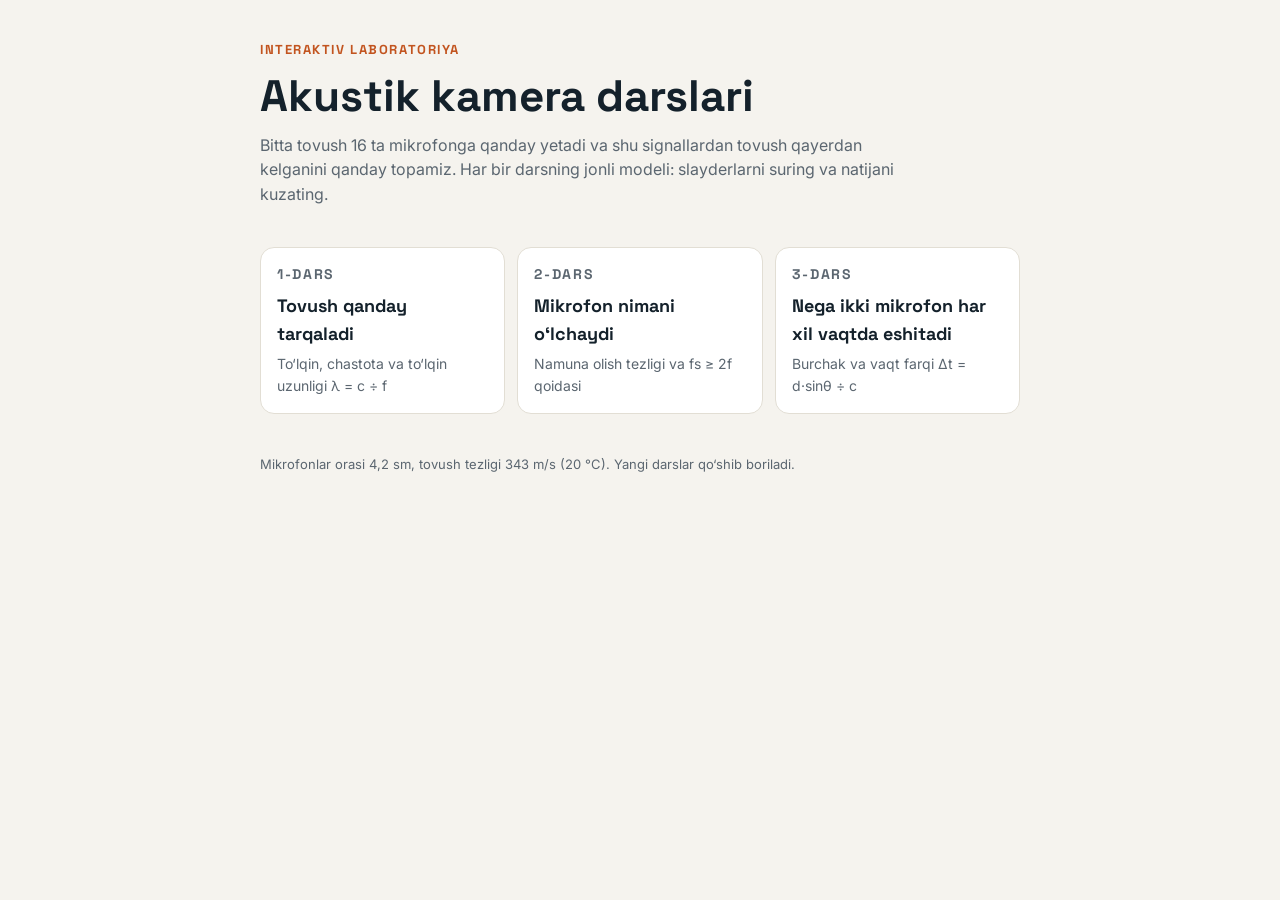
==== index.html @ 54bfb41d "Akustik kamera darslari: bosh sahifa va 1–3-darslarning jonli modellari Co-Authored-By: Claude Opus " ====
<!doctype html>
<html lang="uz">
<head>
<meta charset="utf-8">
<meta name="viewport" content="width=device-width,initial-scale=1,viewport-fit=cover">
<title>Akustik kamera darslari</title>
<meta name="description" content="Akustik kamera qanday ishlashini jonli modellar orqali o‘rganish">
<link rel="preconnect" href="https://fonts.googleapis.com"><link rel="preconnect" href="https://fonts.gstatic.com" crossorigin>
<link rel="stylesheet" href="https://fonts.googleapis.com/css2?family=Space+Grotesk:wght@500;700&family=Inter:wght@400;600&display=swap">
<link rel="stylesheet" href="/assets/style.css">
</head>
<body>
<div class="wrap">
<header><div class="eyebrow">Interaktiv laboratoriya</div><h1>Akustik kamera darslari</h1><p class="lead">Bitta tovush 16 ta mikrofonga qanday yetadi va shu signallardan tovush qayerdan kelganini qanday topamiz. Har bir darsning jonli modeli: slayderlarni suring va natijani kuzating.</p></header>
<div class="cards"><a class="card" href="/dars-1/"><span class="eyebrow">1-dars</span><b>Tovush qanday tarqaladi</b><span>To‘lqin, chastota va to‘lqin uzunligi λ = c ÷ f</span></a><a class="card" href="/dars-2/"><span class="eyebrow">2-dars</span><b>Mikrofon nimani o‘lchaydi</b><span>Namuna olish tezligi va fs ≥ 2f qoidasi</span></a><a class="card" href="/dars-3/"><span class="eyebrow">3-dars</span><b>Nega ikki mikrofon har xil vaqtda eshitadi</b><span>Burchak va vaqt farqi Δt = d·sinθ ÷ c</span></a></div>
<footer>Mikrofonlar orasi 4,2 sm, tovush tezligi 343 m/s (20 °C). Yangi darslar qo‘shib boriladi.</footer>
</div>
</body>
</html>
---- assets/style.css ----
/* Layout: bitta ustun, har bir dars alohida "laboratoriya stoli" bo'limi, yuqorida darslar navigatsiyasi */
:root{
  --bg:#F5F3EE; --panel:#FFFFFF; --ink:#14212B; --muted:#5B6670; --line:#E2DED4;
  --wave:#D85A30; --mic:#1D9E75; --accent:#C2541F; --soft:#EFEBE2;
  --display:'Space Grotesk', 'Segoe UI', Arial, sans-serif; --body:'Inter', 'Segoe UI', Arial, sans-serif;
}
@media (prefers-color-scheme: dark){:root:not([data-theme="light"]){--bg:#11191F;--panel:#18232B;--ink:#EEF1F2;--muted:#A3B0B8;--line:#2A3842;--accent:#F0915F;--soft:#1F2C35;color-scheme:dark}}
:root[data-theme="dark"]{--bg:#11191F;--panel:#18232B;--ink:#EEF1F2;--muted:#A3B0B8;--line:#2A3842;--accent:#F0915F;--soft:#1F2C35;color-scheme:dark}
*{box-sizing:border-box}
body{background:var(--bg);color:var(--ink);font-family:var(--body);font-size:16px;line-height:1.55;padding-left:max(16px,env(safe-area-inset-left,0px));padding-right:max(16px,env(safe-area-inset-right,0px));padding-block:32px 64px}
.wrap{max-width:760px;margin:0 auto;display:flex;flex-direction:column;gap:40px}
header{display:flex;flex-direction:column;gap:12px}
.eyebrow{font-family:var(--display);font-size:13px;letter-spacing:.12em;text-transform:uppercase;color:var(--accent);font-weight:700}
h1{font-family:var(--display);font-size:clamp(30px,5vw,44px);line-height:1.1;margin:0;text-wrap:balance}
h2{font-family:var(--display);font-size:clamp(22px,3.4vw,28px);line-height:1.2;margin:0;text-wrap:balance}
p{margin:0;max-width:65ch}
.lead{color:var(--muted)}
nav{display:flex;flex-wrap:wrap;gap:8px}
nav a{font-size:14px;color:var(--ink);text-decoration:none;border:1px solid var(--line);background:var(--panel);padding:6px 12px;border-radius:999px}
nav a:hover,nav a:focus-visible{border-color:var(--accent);outline:none}
section{display:flex;flex-direction:column;gap:14px;scroll-margin-top:16px}
.lab{background:var(--panel);border:1px solid var(--line);border-radius:14px;padding:16px;display:flex;flex-direction:column;gap:12px}
.controls{display:grid;grid-template-columns:auto 1fr auto;gap:8px 12px;align-items:center}
.controls label{font-size:13px;color:var(--muted)}
.controls output{font-family:var(--display);font-weight:700;min-width:64px;text-align:right;font-variant-numeric:tabular-nums}
input[type=range]{width:100%;accent-color:var(--accent)}
button{font:600 14px var(--body);color:var(--ink);background:var(--soft);border:1px solid var(--line);border-radius:8px;padding:8px 14px;cursor:pointer;justify-self:start}
button:focus-visible,input:focus-visible{outline:2px solid var(--accent);outline-offset:2px}
canvas{width:100%;height:auto;display:block}
.stats{display:grid;grid-template-columns:repeat(auto-fit,minmax(140px,1fr));gap:8px}
.stat{background:var(--soft);border-radius:8px;padding:8px 12px}
.stat span{display:block;font-size:12px;color:var(--muted)}
.stat b{font-family:var(--display);font-size:20px;font-variant-numeric:tabular-nums}
.formula{font-family:var(--display);font-size:20px;background:var(--soft);border-radius:8px;padding:10px 14px;align-self:flex-start}
.legend{display:flex;flex-wrap:wrap;gap:14px;font-size:12px;color:var(--muted)}
.sw{display:inline-block;width:14px;height:3px;vertical-align:middle;margin-right:4px}
.note{font-size:13px;color:var(--muted)}
.nums{font-family:ui-monospace,Menlo,Consolas,monospace;font-size:13px;background:var(--soft);border-radius:8px;padding:8px 12px;overflow-wrap:anywhere}
.ok{color:#1D9E75}.warn{color:#BA7517}.bad{color:#D23C3C}

.top{display:flex;justify-content:space-between;align-items:center;gap:12px;flex-wrap:wrap}
.top a{color:var(--muted);text-decoration:none;font-size:14px}
.top a:hover{color:var(--accent)}
.pager{display:flex;justify-content:space-between;gap:12px;flex-wrap:wrap}
.pager a{color:var(--ink);text-decoration:none;border:1px solid var(--line);background:var(--panel);padding:10px 14px;border-radius:10px;font-size:14px}
.pager a:hover{border-color:var(--accent)}
.cards{display:grid;grid-template-columns:repeat(auto-fit,minmax(220px,1fr));gap:12px}
.card{display:flex;flex-direction:column;gap:6px;background:var(--panel);border:1px solid var(--line);border-radius:14px;padding:16px;color:var(--ink);text-decoration:none}
.card:hover{border-color:var(--accent)}
.card b{font-family:var(--display);font-size:18px}
.card span{color:var(--muted);font-size:14px}
footer{font-size:13px;color:var(--muted)}
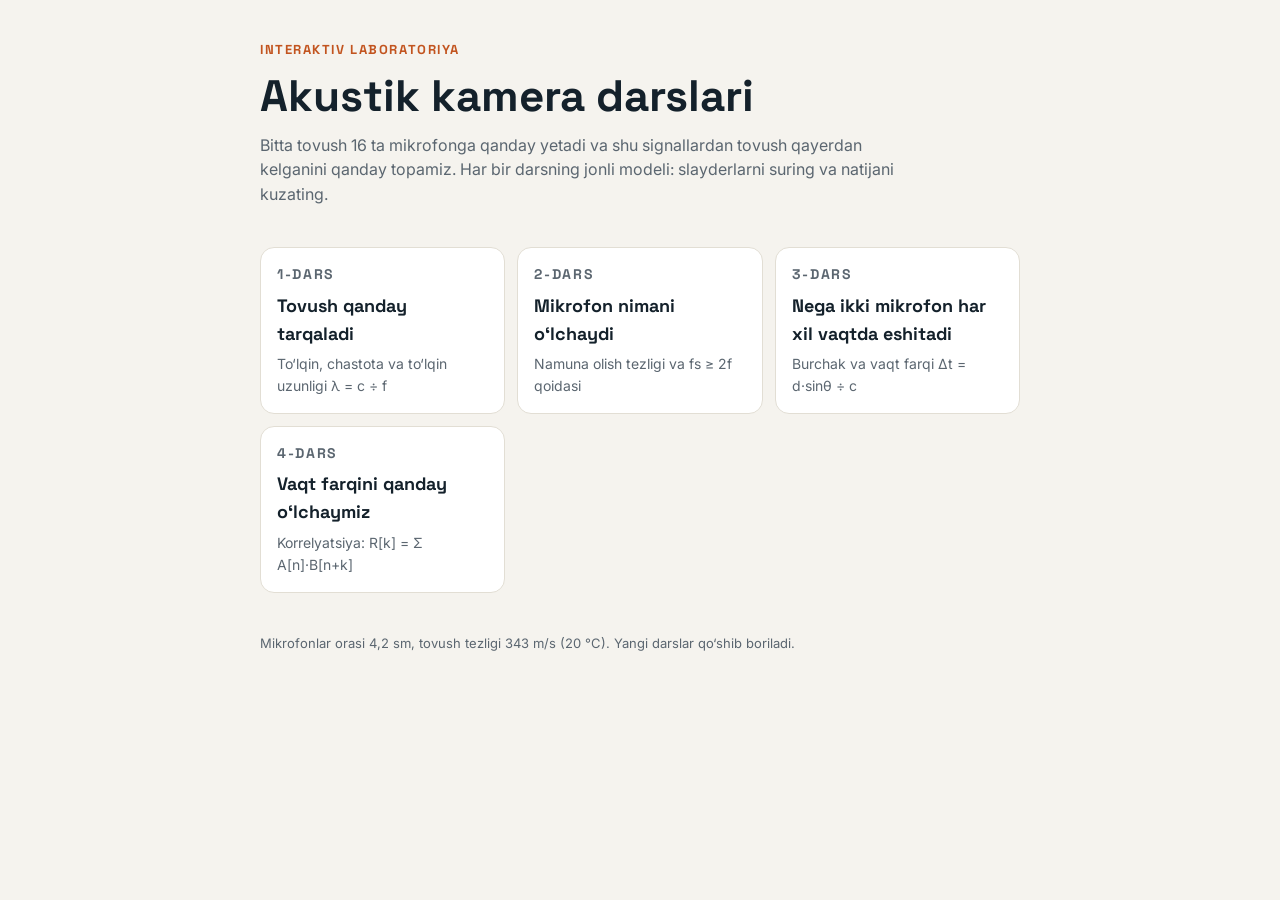
==== commit 90e747c8: "4-dars: korrelyatsiya orqali vaqt farqini o'lchash modeli Co-Authored-By: Claude Opus 5.5 <noreply@a" ====
--- a/index.html
+++ b/index.html
@@ -12,7 +12,7 @@
 <body>
 <div class="wrap">
 <header><div class="eyebrow">Interaktiv laboratoriya</div><h1>Akustik kamera darslari</h1><p class="lead">Bitta tovush 16 ta mikrofonga qanday yetadi va shu signallardan tovush qayerdan kelganini qanday topamiz. Har bir darsning jonli modeli: slayderlarni suring va natijani kuzating.</p></header>
-<div class="cards"><a class="card" href="/dars-1/"><span class="eyebrow">1-dars</span><b>Tovush qanday tarqaladi</b><span>To‘lqin, chastota va to‘lqin uzunligi λ = c ÷ f</span></a><a class="card" href="/dars-2/"><span class="eyebrow">2-dars</span><b>Mikrofon nimani o‘lchaydi</b><span>Namuna olish tezligi va fs ≥ 2f qoidasi</span></a><a class="card" href="/dars-3/"><span class="eyebrow">3-dars</span><b>Nega ikki mikrofon har xil vaqtda eshitadi</b><span>Burchak va vaqt farqi Δt = d·sinθ ÷ c</span></a></div>
+<div class="cards"><a class="card" href="/dars-1/"><span class="eyebrow">1-dars</span><b>Tovush qanday tarqaladi</b><span>To‘lqin, chastota va to‘lqin uzunligi λ = c ÷ f</span></a><a class="card" href="/dars-2/"><span class="eyebrow">2-dars</span><b>Mikrofon nimani o‘lchaydi</b><span>Namuna olish tezligi va fs ≥ 2f qoidasi</span></a><a class="card" href="/dars-3/"><span class="eyebrow">3-dars</span><b>Nega ikki mikrofon har xil vaqtda eshitadi</b><span>Burchak va vaqt farqi Δt = d·sinθ ÷ c</span></a><a class="card" href="/dars-4/"><span class="eyebrow">4-dars</span><b>Vaqt farqini qanday o‘lchaymiz</b><span>Korrelyatsiya: R[k] = Σ A[n]·B[n+k]</span></a></div>
 <footer>Mikrofonlar orasi 4,2 sm, tovush tezligi 343 m/s (20 °C). Yangi darslar qo‘shib boriladi.</footer>
 </div>
 </body>
